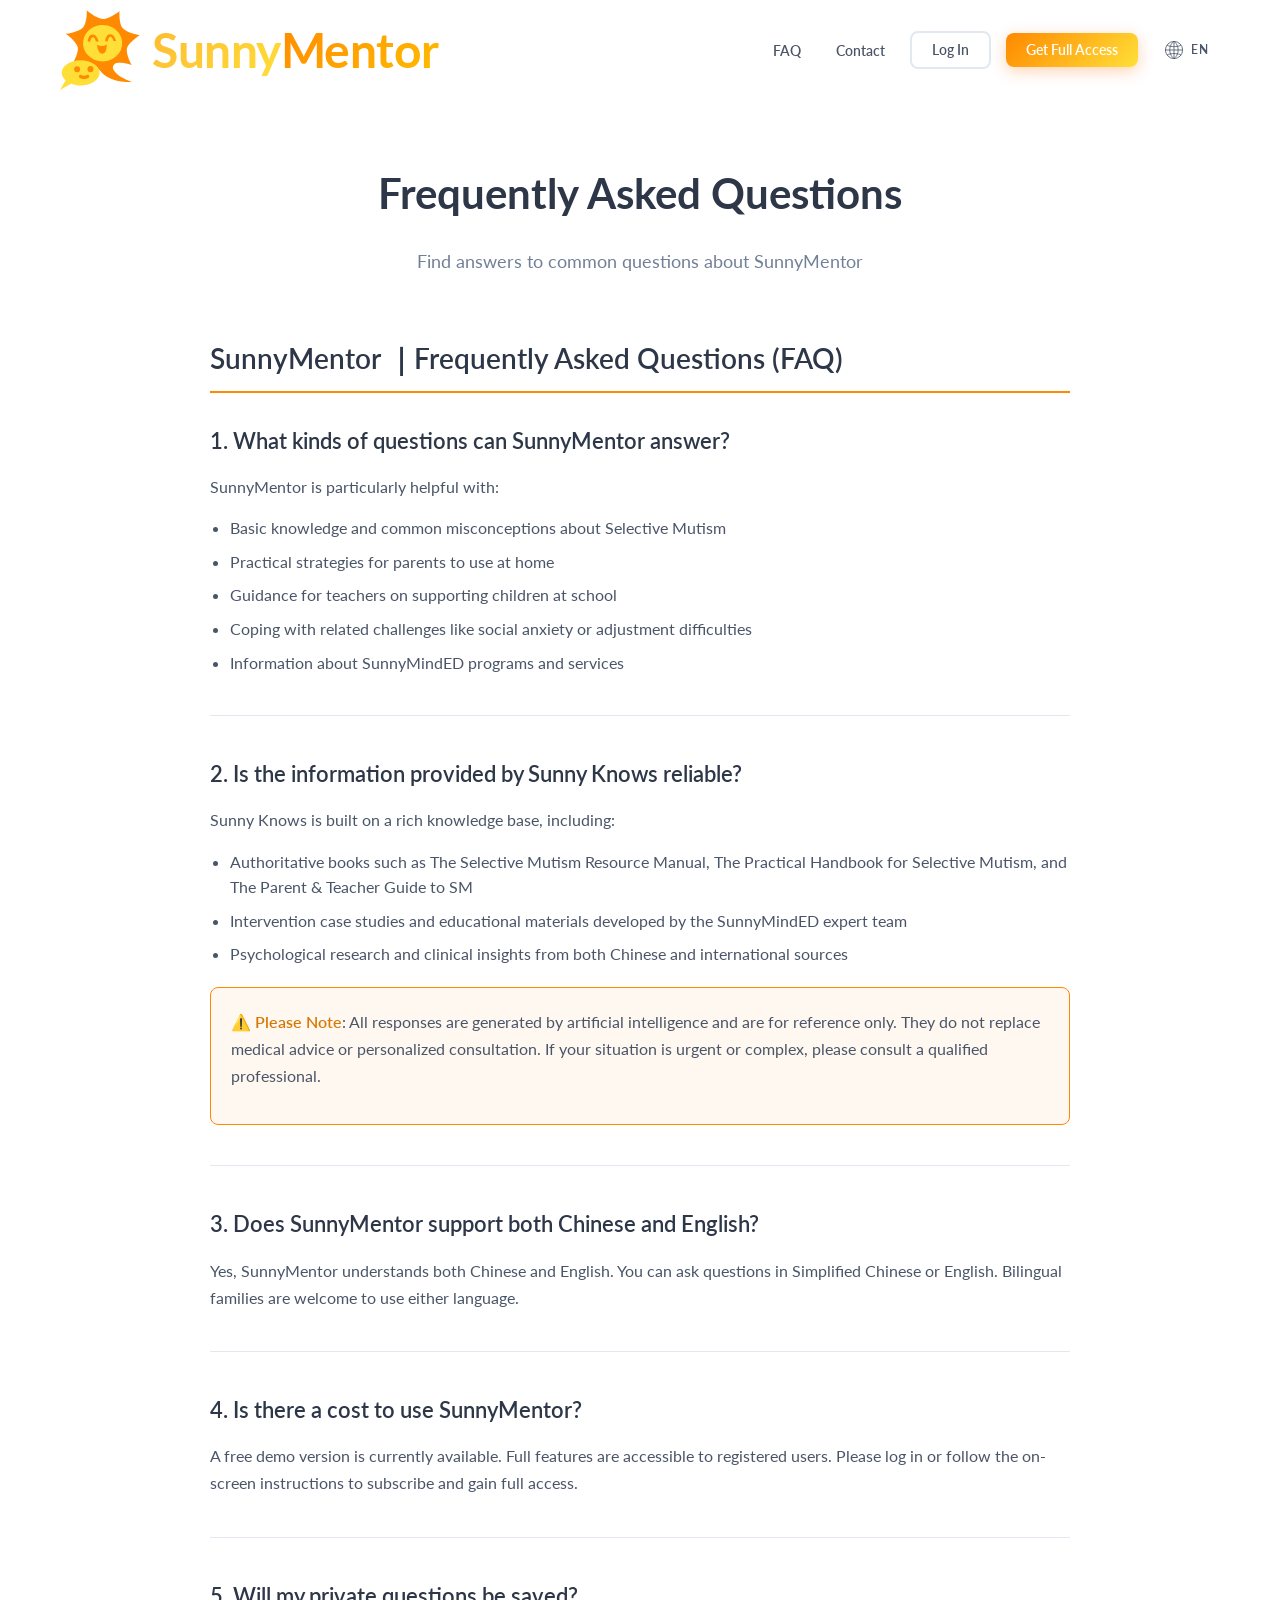
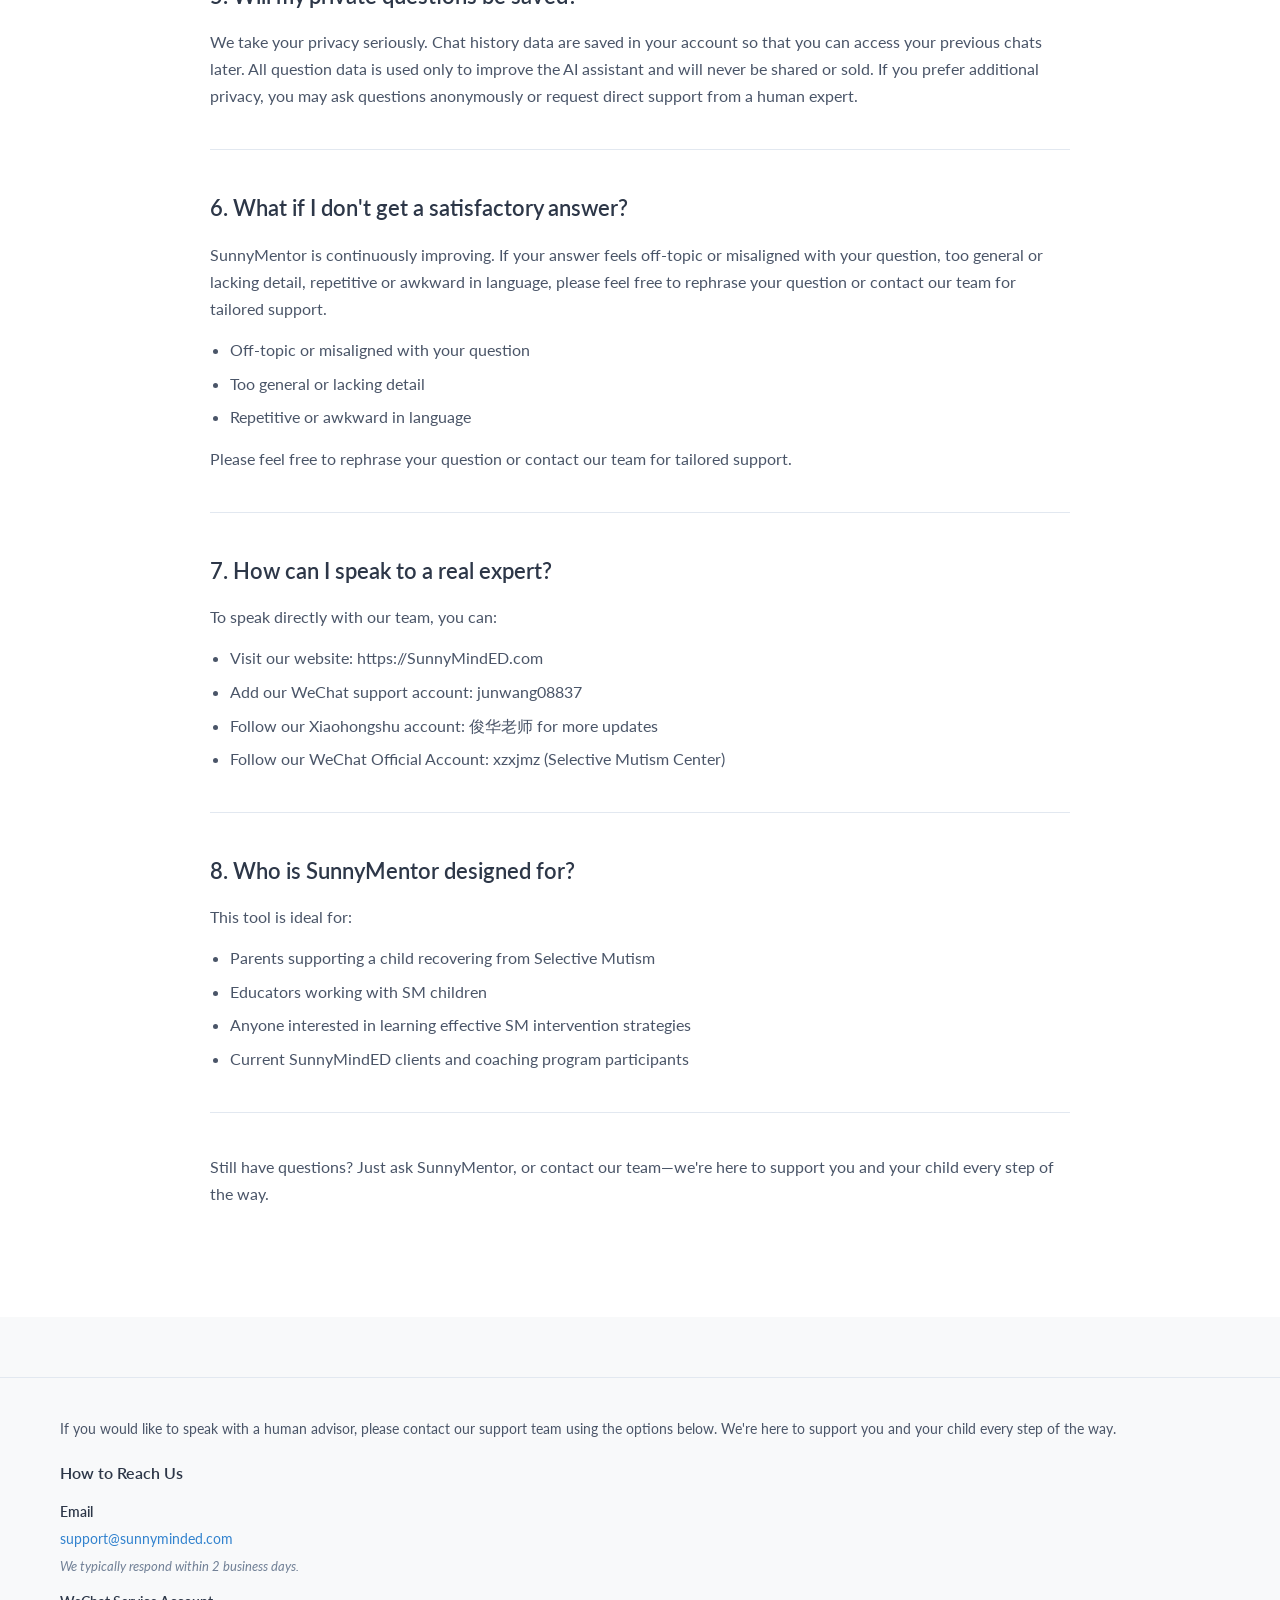
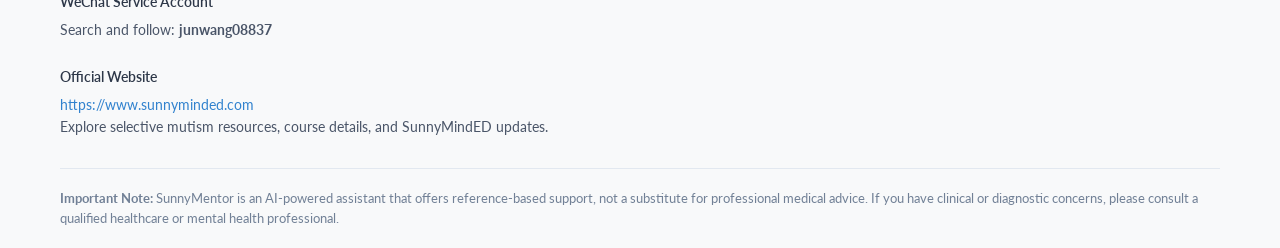
==== frontend/faq.html @ e3d8cdfe "updated landing page with new content, added faq page, added bottom bar with contact information and" ====
<!DOCTYPE html>
<html lang="en">
<head>
    <meta charset="UTF-8">
    <meta name="viewport" content="width=device-width, initial-scale=1.0">
    <title>FAQ - SunnyMentor</title>
    <link rel="icon" type="image/png" sizes="32x32" href="graphics/logo.png">
    <link rel="icon" type="image/png" sizes="16x16" href="graphics/logo.png">
    <link rel="shortcut icon" href="graphics/logo.png">
    <link href="https://fonts.googleapis.com/css2?family=Lato:ital,wght@0,100;0,300;0,400;0,700;0,900;1,100;1,300;1,400;1,700;1,900&display=swap" rel="stylesheet">
    <link rel="stylesheet" href="css/components.css">
    
    <style>
        :root {
            --main-font-family: 'Lato', -apple-system, BlinkMacSystemFont, sans-serif;
        }

        * {
            margin: 0;
            padding: 0;
            box-sizing: border-box;
        }

        body {
            font-family: var(--main-font-family);
            line-height: 1.6;
            color: #333;
            background: #f8f9fa;
            min-height: 100vh;
        }

        /* Navigation */
        .navbar {
            background: rgba(255, 255, 255, 90.0);
            backdrop-filter: blur(10px);
            border-bottom: 1px solid rgba(255, 255, 255, 0.2);
            padding: 10px 0;
            position: fixed;
            top: 0;
            width: 100%;
            z-index: 1000;
        }

        .nav-content {
            max-width: 1200px;
            margin: 0 auto;
            padding: 0 20px;
            display: flex;
            justify-content: space-between;
            align-items: center;
        }

        .logo {
            height: 80px;
        }

        .nav-menu {
            display: none;
        }

        .nav-auth {
            display: flex;
            gap: 15px;
            align-items: center;
        }

        .language-switcher {
            display: flex;
            align-items: center;
            gap: 8px;
            cursor: pointer;
            padding: 8px 12px;
            border-radius: 8px;
            transition: all 0.3s ease;
            color: #4a5568;
        }

        .language-switcher:hover {
            background: rgba(255, 137, 0, 0.1);
            color: #ff8900;
        }

        .globe-icon {
            width: 18px;
            height: 18px;
            fill: currentColor;
        }

        .language-code {
            font-size: 12px;
            font-weight: 600;
            letter-spacing: 0.5px;
        }

        .label {
            padding: 10px 10px;
            border: none;
            font-weight: 600;
            cursor: pointer;
            transition: all 0.3s ease;
            text-decoration: none;
            display: inline-block;
            text-align: center;
            font-size: 14px;
            background: transparent;
            color: #4a5568;
        }

        .label:hover {
            background: transparent;
            color: #ff8900;
        }

        .btn {
            padding: 10px 20px;
            border: none;
            border-radius: 8px;
            font-weight: 600;
            cursor: pointer;
            transition: all 0.3s ease;
            text-decoration: none;
            display: inline-block;
            text-align: center;
            font-size: 14px;
        }

        .btn-white {
            background: #ffffff;
            color: #4a5568;
            border: 2px solid #e2e8f0;
        }

        .btn-white:hover {
            background: #fff8f0;
            border-color: #ff8900;
            color: #ff8900;
        }

        .btn-primary {
            background: linear-gradient(135deg, #ff8900 0%, #ffdf38 100%);
            color: white;
            border: none;
            box-shadow: 0 4px 15px rgba(255, 105, 0, 0.3);
        }

        .btn-primary:hover {
            transform: translateY(-2px);
            box-shadow: 0 8px 25px rgba(255, 105, 0, 0.4);
        }

        /* Logo Container and Text Styling */
        .logo-container {
            display: flex;
            align-items: center;
            gap: 12px;
            transition: transform 0.3s ease;
        }

        .logo-text {
            font-size: 20px;
            font-weight: 700;
            letter-spacing: -0.5px;
            display: flex;
        }

        .logo-sunny {
            background: linear-gradient(135deg, #fdb932 0%, #ffdf38 100%);
            background-clip: text;
            -webkit-background-clip: text;
            -webkit-text-fill-color: transparent;
            text-fill-color: transparent;
        }

        .logo-mentor {
            background: linear-gradient(135deg, #ff8900 0%, #ffbf00 100%);
            background-clip: text;
            -webkit-background-clip: text;
            -webkit-text-fill-color: transparent;
            text-fill-color: transparent;
        }

        /* Hover animations for clickable logos */
        .clickable-logo:hover {
            transform: scale(1.05);
        }

        .clickable-logo:hover .logo-sunny {
            background: linear-gradient(135deg, #ff8900 0%, #ffdf38 50%, #ff8900 100%);
            background-size: 200% 100%;
            background-clip: text;
            -webkit-background-clip: text;
            -webkit-text-fill-color: transparent;
            text-fill-color: transparent;
            animation: gradient-flow 2s ease-in-out infinite;
        }

        .clickable-logo:hover .logo-mentor {
            background: linear-gradient(135deg, #ffdf38 0%, #ff8900 50%, #ffdf38 100%);
            background-size: 200% 100%;
            background-clip: text;
            -webkit-background-clip: text;
            -webkit-text-fill-color: transparent;
            text-fill-color: transparent;
            animation: gradient-flow 2s ease-in-out infinite;
        }

        @keyframes gradient-flow {
            0% {
                background-position: 0% 50%;
            }
            50% {
                background-position: 100% 50%;
            }
            100% {
                background-position: 0% 50%;
            }
        }

        /* Main Content */
        .main-content {
            margin-top: 100px;
            background: white;
            min-height: calc(100vh - 100px);
        }

        .container {
            max-width: 900px;
            margin: 0 auto;
            padding: 60px 20px;
        }

        .faq-header {
            text-align: center;
            margin-bottom: 60px;
        }

        .faq-title {
            font-size: 42px;
            font-weight: 700;
            color: #2d3748;
            margin-bottom: 20px;
        }

        .faq-subtitle {
            font-size: 18px;
            color: #718096;
            max-width: 600px;
            margin: 0 auto;
        }

        .faq-content {
            text-align: left;
        }

        .faq-section {
            margin-bottom: 50px;
        }

        .faq-section h2 {
            font-size: 28px;
            font-weight: 600;
            color: #2d3748;
            margin-bottom: 20px;
            border-bottom: 2px solid #ff8900;
            padding-bottom: 10px;
        }

        .faq-section h3 {
            font-size: 22px;
            font-weight: 600;
            color: #2d3748;
            margin: 30px 0 15px 0;
        }

        .faq-section p {
            font-size: 16px;
            color: #4a5568;
            line-height: 1.7;
            margin-bottom: 15px;
        }

        .faq-section ul {
            margin: 15px 0;
            padding-left: 20px;
        }

        .faq-section li {
            font-size: 16px;
            color: #4a5568;
            line-height: 1.6;
            margin-bottom: 8px;
        }

        .faq-section strong {
            font-weight: 600;
            color: #2d3748;
        }

        .faq-section a {
            color: #ff8900;
            text-decoration: none;
        }

        .faq-section a:hover {
            text-decoration: underline;
        }

        .warning-box {
            background: #fff8f0;
            border: 1px solid #ff8900;
            border-radius: 8px;
            padding: 20px;
            margin: 20px 0;
        }

        .warning-box strong {
            color: #d97706;
        }

        .divider {
            border: none;
            border-top: 1px solid #e2e8f0;
            margin: 40px 0;
        }

        /* Responsive */
        @media (max-width: 768px) {
            .faq-title {
                font-size: 32px;
            }

            .faq-section h2 {
                font-size: 24px;
            }

            .faq-section h3 {
                font-size: 20px;
            }

            .container {
                padding: 40px 20px;
            }
        }
    </style>
</head>
<body>
    <!-- Navbar -->
    <nav class="navbar">
        <div class="nav-content">
            <div class="logo-container clickable-logo" onclick="window.location.href='index.html'" style="cursor: pointer;">
                <img src="graphics/logo.svg" alt="SunnyMentor" class="logo">
                <span class="logo-text" style="font-size: 48px;">
                    <span class="logo-sunny" data-en="Sunny" data-zh="晴心">Sunny</span><span class="logo-mentor" data-en="Mentor" data-zh="知道">Mentor</span>
                </span>
            </div>
            <div class="nav-menu">
                <a href="index.html#about" data-en="About" data-zh="关于">About</a>
                <a href="#demo" data-en="Demo" data-zh="演示">Demo</a>
                <a href="#pricing" data-en="Pricing" data-zh="价格">Pricing</a>
                <a href="#support" data-en="Support" data-zh="支持">Support</a>
            </div>
            <div class="nav-auth">
                <button class="label" data-en="FAQ" data-zh="常见问题">FAQ</button>
                <button class="label" data-en="Contact" data-zh="联系我们">Contact</button>
                <button class="btn btn-white" onclick="window.location.href='login.html'" data-en="Log In" data-zh="登录">Log In</button>
                <button class="btn btn-primary" onclick="window.location.href='signup.html'" data-en="Get Full Access" data-zh="获取完整功能">Get Full Access</button>
                <div class="language-switcher" onclick="toggleLanguage()" title="Switch Language" data-title-en="Switch Language" data-title-zh="切换语言">
                    <img src="graphics/language-switcher.svg" alt="Language Switcher" class="globe-icon" />
                    <span class="language-code">EN</span>
                </div>
            </div>
        </div>
    </nav>

    <!-- Main Content -->
    <div class="main-content">
        <div class="container">
            <div class="faq-header">
                <h1 class="faq-title" data-en="Frequently Asked Questions" data-zh="常见问题">Frequently Asked Questions</h1>
                <p class="faq-subtitle" data-en="Find answers to common questions about SunnyMentor" data-zh="了解关于晴心知道的常见问题">Find answers to common questions about SunnyMentor</p>
            </div>

            <div class="faq-content">
                <!-- English Content -->
                <div class="faq-section" data-lang="en">
                    <h2 data-en="SunnyMentor ｜Frequently Asked Questions (FAQ)" data-zh="SunnyMentor ｜常见问题">SunnyMentor ｜Frequently Asked Questions (FAQ)</h2>

                    <h3 data-en="1. What kinds of questions can SunnyMentor answer?" data-zh="1. 晴心知道可以回答哪些问题？">1. What kinds of questions can SunnyMentor answer?</h3>
                    <p data-en="SunnyMentor is particularly helpful with:" data-zh="「晴心知道」擅长回答以下类型的问题：">SunnyMentor is particularly helpful with:</p>
                    <ul>
                        <li data-en="Basic knowledge and common misconceptions about Selective Mutism" data-zh="选择性缄默症的基本知识与常见误区">Basic knowledge and common misconceptions about Selective Mutism</li>
                        <li data-en="Practical strategies for parents to use at home" data-zh="家长在日常生活中的干预策略">Practical strategies for parents to use at home</li>
                        <li data-en="Guidance for teachers on supporting children at school" data-zh="教师在学校中如何支持孩子">Guidance for teachers on supporting children at school</li>
                        <li data-en="Coping with related challenges like social anxiety or adjustment difficulties" data-zh="社交焦虑、适应困难等相关心理问题的应对">Coping with related challenges like social anxiety or adjustment difficulties</li>
                        <li data-en="Information about SunnyMindED programs and services" data-zh="晴心课程与服务的基本信息">Information about SunnyMindED programs and services</li>
                    </ul>

                    <hr class="divider">

                    <h3 data-en="2. Is the information provided by Sunny Knows reliable?" data-zh="2. 晴心知道的内容可靠吗？">2. Is the information provided by Sunny Knows reliable?</h3>
                    <p data-en="Sunny Knows is built on a rich knowledge base, including:" data-zh="我们使用了权威资料来训练「晴心知道」的知识库，包括：">Sunny Knows is built on a rich knowledge base, including:</p>
                    <ul>
                        <li data-en="Authoritative books such as The Selective Mutism Resource Manual, The Practical Handbook for Selective Mutism, and The Parent & Teacher Guide to SM" data-zh="《选择性缄默症资源手册》《选择性缄默症实操手册》《选择性缄默症家长和教师手册》等专业著作">Authoritative books such as <em>The Selective Mutism Resource Manual</em>, <em>The Practical Handbook for Selective Mutism</em>, and <em>The Parent & Teacher Guide to SM</em></li>
                        <li data-en="Intervention case studies and educational materials developed by the SunnyMindED expert team" data-zh="晴心专家团队多年累积的干预案例和文章">Intervention case studies and educational materials developed by the SunnyMindED expert team</li>
                        <li data-en="Psychological research and clinical insights from both Chinese and international sources" data-zh="来自国内外的心理学研究与临床经验">Psychological research and clinical insights from both Chinese and international sources</li>
                    </ul>
                    <div class="warning-box">
                        <p><strong data-en="⚠️ Please Note" data-zh="⚠️ 请注意">⚠️ Please Note</strong>: <span data-en="All responses are generated by artificial intelligence and are for reference only. They do not replace medical advice or personalized consultation. If your situation is urgent or complex, please consult a qualified professional." data-zh="「晴心知道」的回答由人工智能生成，仅供参考，不能替代医疗诊断或个别化咨询建议。如遇紧急情况，请联系专业人员。">All responses are generated by artificial intelligence and are <strong>for reference only</strong>. They <strong>do not replace medical advice or personalized consultation</strong>. If your situation is urgent or complex, please consult a qualified professional.</span></p>
                    </div>

                    <hr class="divider">

                    <h3 data-en="3. Does SunnyMentor support both Chinese and English?" data-zh="3. 晴心知道能理解中文吗？支持英文吗？">3. Does SunnyMentor support both Chinese and English?</h3>
                    <p data-en="Yes, SunnyMentor understands both Chinese and English. You can ask questions in Simplified Chinese or English. Bilingual families are welcome to use either language." data-zh="是的，「晴心知道」支持中文和英文。中文用户可以直接用简体中文提问；对于双语家庭，英文问题也可以被准确理解并回答。">Yes, <strong>SunnyMentor understands both Chinese and English</strong>.<br>You can ask questions in Simplified Chinese or English. Bilingual families are welcome to use either language.</p>

                    <hr class="divider">

                    <h3 data-en="4. Is there a cost to use SunnyMentor?" data-zh="4. 使用「晴心知道」是否收费？">4. Is there a cost to use SunnyMentor?</h3>
                    <p data-en="A free demo version is currently available. Full features are accessible to registered users. Please log in or follow the on-screen instructions to subscribe and gain full access." data-zh="目前，「晴心知道」提供部分免费的演示功能。完整版本面向注册用户开放，如需使用，请登录账号或根据页面提示订阅服务。">A free demo version is currently available.<br>Full features are accessible to registered users. Please log in or follow the on-screen instructions to subscribe and gain full access.</p>

                    <hr class="divider">

                    <h3 data-en="5. Will my private questions be saved?" data-zh="5. 我的问题很私密，数据会被保存吗？">5. Will my private questions be saved?</h3>
                    <p data-en="We take your privacy seriously. Chat history data are saved in your account so that you can access your previous chats later. All question data is used only to improve the AI assistant and will never be shared or sold. If you prefer additional privacy, you may ask questions anonymously or request direct support from a human expert." data-zh="我们非常重视用户隐私。所有提问内容仅用于提升 AI 的服务质量，不会泄露、贩卖或用于其他用途。如您对隐私有更高要求，也可以选择匿名提问，或通过人工咨询获得支持。">We take your privacy seriously.<br>Chat history data are saved in your account so that you can access your previous chats later. All question data is used only to improve the AI assistant and <strong>will never be shared or sold</strong>.<br>If you prefer additional privacy, you may ask questions anonymously or request direct support from a human expert.</p>

                    <hr class="divider">

                    <h3 data-en="6. What if I don't get a satisfactory answer?" data-zh="6. 提问没有得到满意答案怎么办？">6. What if I don't get a satisfactory answer?</h3>
                    <p data-en="SunnyMentor is continuously improving. If your answer feels off-topic or misaligned with your question, too general or lacking detail, repetitive or awkward in language, please feel free to rephrase your question or contact our team for tailored support." data-zh="AI助手仍在不断优化中，如果出现以下情况请不要气馁：回答内容偏离了问题，缺乏细节或不够准确，出现逻辑重复或语言不够自然。您可以尝试重新表述问题，或直接联系我们的专家团队获得个别化帮助。">SunnyMentor is continuously improving. If your answer feels:</p>
                    <ul>
                        <li data-en="Off-topic or misaligned with your question" data-zh="回答内容偏离了问题">Off-topic or misaligned with your question</li>
                        <li data-en="Too general or lacking detail" data-zh="缺乏细节或不够准确">Too general or lacking detail</li>
                        <li data-en="Repetitive or awkward in language" data-zh="出现逻辑重复或语言不够自然">Repetitive or awkward in language</li>
                    </ul>
                    <p data-en="Please feel free to rephrase your question or contact our team for tailored support." data-zh="您可以尝试重新表述问题，或直接联系我们的专家团队获得个别化帮助。">Please feel free to rephrase your question or contact our team for tailored support.</p>

                    <hr class="divider">

                    <h3 data-en="7. How can I speak to a real expert?" data-zh="7. 如何联系真人专家？">7. How can I speak to a real expert?</h3>
                    <p data-en="To speak directly with our team, you can:" data-zh="如您希望与我们的专家一对一交流，可通过以下方式联系：">To speak directly with our team, you can:</p>
                    <ul>
                        <li data-en="Visit our website: https://SunnyMindED.com" data-zh="访问官网：https://SunnyMindED.com">Visit our website: <a href="https://SunnyMindED.com" target="_blank">https://SunnyMindED.com</a></li>
                        <li data-en="Add our WeChat support account: junwang08837" data-zh="添加客服微信：junwang08837">Add our WeChat support account: <strong>junwang08837</strong></li>
                        <li data-en="Follow our Xiaohongshu account: 俊华老师 for more updates" data-zh="关注小红书「俊华老师」账号获取更多信息">Follow our Xiaohongshu account: <strong>俊华老师</strong> for more updates</li>
                        <li data-en="Follow our WeChat Official Account: xzxjmz (Selective Mutism Center)" data-zh="关注微信公众号 xzxjmz 「选择性缄默症中心」获取更多信息">Follow our WeChat Official Account: <strong>xzxjmz</strong> (Selective Mutism Center)</li>
                    </ul>

                    <hr class="divider">

                    <h3 data-en="8. Who is SunnyMentor designed for?" data-zh="8. 晴心知道适合哪些用户？">8. Who is SunnyMentor designed for?</h3>
                    <p data-en="This tool is ideal for:" data-zh="特别适合：">This tool is ideal for:</p>
                    <ul>
                        <li data-en="Parents supporting a child recovering from Selective Mutism" data-zh="正在陪伴 SM 孩子康复的家长">Parents supporting a child recovering from Selective Mutism</li>
                        <li data-en="Educators working with SM children" data-zh="教育工作者">Educators working with SM children</li>
                        <li data-en="Anyone interested in learning effective SM intervention strategies" data-zh="有意了解 SM 干预方法的人士">Anyone interested in learning effective SM intervention strategies</li>
                        <li data-en="Current SunnyMindED clients and coaching program participants" data-zh="晴心咨询课程的现有学员和督导用户">Current SunnyMindED clients and coaching program participants</li>
                    </ul>

                    <hr class="divider">

                    <p data-en="Still have questions? Just ask SunnyMentor, or contact our team—we're here to support you and your child every step of the way." data-zh="如您还有其他问题，欢迎继续提问，或联系晴心团队，我们将竭诚为您服务。"><em data-en="Still have questions? Just ask SunnyMentor, or contact our team—we're here to support you and your child every step of the way." data-zh="如您还有其他问题，欢迎继续提问，或联系晴心团队，我们将竭诚为您服务。">Still have questions? Just ask SunnyMentor, or contact our team—we're here to support you and your child every step of the way.</em></p>
                </div>
            </div>
        </div>
    </div>
    
    <!-- Bottom Bar -->
    <div class="bottom-bar-container"></div>

    <!-- Configuration -->
    <script src="js/config.js"></script>
    
    <!-- Components -->
    <script src="js/components.js"></script>

    <script>
        // Language system
        let currentLanguage = 'EN';
        
        function toggleLanguage() {
            currentLanguage = currentLanguage === 'EN' ? 'ZH' : 'EN';
            updateLanguageDisplay();
            updateAllText();
        }
        
        function updateLanguageDisplay() {
            const languageCodes = document.querySelectorAll('.language-code');
            languageCodes.forEach(code => {
                code.textContent = currentLanguage;
            });
        }
        
        function updateAllText() {
            const elementsWithLanguage = document.querySelectorAll('[data-en][data-zh]');
            elementsWithLanguage.forEach(element => {
                if (currentLanguage === 'EN') {
                    element.textContent = element.getAttribute('data-en');
                } else {
                    element.textContent = element.getAttribute('data-zh');
                }
            });
        }
        
        function initializeLanguage() {
            updateLanguageDisplay();
            updateAllText();
        }
        
        // Initialize when page loads
        document.addEventListener('DOMContentLoaded', function() {
            initializeLanguage();
            initializeBottomBar();
        });
        
        // Bottom bar generation function
        function generateBottomBar() {
            return `
                <footer class="bottom-bar">
                    <div class="bottom-bar-content">
                        <div class="support-section">
                            <p class="support-intro">
                                If you would like to speak with a human advisor, please contact our support team using the options below. We're here to support you and your child every step of the way.
                            </p>
                            
                            <div class="contact-info">
                                <h4>How to Reach Us</h4>
                                
                                <div class="contact-method">
                                    <h5>Email</h5>
                                    <p><a href="mailto:support@sunnyminded.com">support@sunnyminded.com</a></p>
                                    <p class="response-time">We typically respond within 2 business days.</p>
                                </div>
                                
                                <div class="contact-method">
                                    <h5>WeChat Service Account</h5>
                                    <p>Search and follow: <strong>junwang08837</strong></p>
                                </div>
                            </div>
                            
                            <div class="website-info">
                                <h5>Official Website</h5>
                                <p><a href="https://www.sunnyminded.com" target="_blank" rel="noopener noreferrer">https://www.sunnyminded.com</a></p>
                                <p>Explore selective mutism resources, course details, and SunnyMindED updates.</p>
                            </div>
                        </div>
                        
                        <div class="disclaimer">
                            <p><strong>Important Note:</strong> SunnyMentor is an AI-powered assistant that offers reference-based support, not a substitute for professional medical advice. If you have clinical or diagnostic concerns, please consult a qualified healthcare or mental health professional.</p>
                        </div>
                    </div>
                </footer>`;
        }
        
        // Function to initialize bottom bar
        function initializeBottomBar() {
            const bottomBarContainer = document.querySelector('.bottom-bar-container');
            if (bottomBarContainer) {
                bottomBarContainer.innerHTML = generateBottomBar();
            }
        }
    </script>
</body>
</html>
---- frontend/css/components.css ----
/**
 * Shared component styles for SunnyMentor
 */

:root {
    --main-font-family: 'Lato', -apple-system, BlinkMacSystemFont, sans-serif;
}

/* Base styles */
* {
    margin: 0;
    padding: 0;
    box-sizing: border-box;
}

body {
    font-family: var(--main-font-family);
    line-height: 1.6;
    color: #333;
    background: #f8f9fa;
    min-height: 100vh;
}

/* Navigation */
.navbar {
    background: rgba(255, 255, 255, 90.0);
    backdrop-filter: blur(10px);
    border-bottom: 1px solid rgba(255, 255, 255, 0.2);
    padding: 10px 0;
    position: fixed;
    top: 0;
    width: 100%;
    z-index: 1000;
}

.nav-content {
    max-width: 1200px;
    margin: 0 auto;
    padding: 0 20px;
    display: flex;
    justify-content: space-between;
    align-items: center;
}

.nav-left {
    display: flex;
    align-items: center;
    gap: 15px;
}

.railway-setup-btn {
    display: flex;
    align-items: center;
    gap: 6px;
    padding: 8px 12px;
    font-size: 14px;
    background: rgba(255, 255, 255, 0.8);
    border: 1px solid rgba(0, 0, 0, 0.1);
    transition: all 0.3s ease;
}

.railway-setup-btn:hover {
    background: rgba(255, 255, 255, 0.95);
    border-color: rgba(0, 0, 0, 0.2);
    transform: translateY(-1px);
}

.railway-setup-btn svg {
    flex-shrink: 0;
}

.logo {
    height: 80px;
}

.nav-menu {
    display: none;
}

.nav-auth {
    display: flex;
    gap: 15px;
    align-items: center;
}

.language-switcher {
    display: flex;
    align-items: center;
    gap: 8px;
    cursor: pointer;
    padding: 8px 12px;
    border-radius: 8px;
    transition: all 0.3s ease;
    color: #4a5568;
}

.language-switcher:hover {
    background: #eef0f1;
}

.globe-icon {
    width: 18px;
    height: 18px;
    fill: currentColor;
}

.language-code {
    font-size: 12px;
    font-weight: 600;
    letter-spacing: 0.5px;
}

/* Logo Container and Text Styling */
.logo-container {
    display: flex;
    align-items: center;
    gap: 12px;
    transition: transform 0.3s ease;
}

.logo-text {
    font-size: 20px;
    font-weight: 700;
    letter-spacing: -0.5px;
    display: flex;
}

.logo-sunny {
    background: linear-gradient(135deg, #fdb932 0%, #ffdf38 100%);
    background-clip: text;
    -webkit-background-clip: text;
    color: transparent;
    -webkit-text-fill-color: transparent;
}

.logo-mentor {
    background: linear-gradient(135deg, #ff8900 0%, #ffbf00 100%);
    background-clip: text;
    -webkit-background-clip: text;
    color: transparent;
    -webkit-text-fill-color: transparent;
}

.clickable-logo:hover {
    transform: scale(1.05);
}

.clickable-logo:hover .logo-sunny {
    background: linear-gradient(135deg, #ff8900 0%, #ffdf38 50%, #ff8900 100%);
    background-size: 200% 100%;
    background-clip: text;
    -webkit-background-clip: text;
    color: transparent;
    -webkit-text-fill-color: transparent;
    animation: gradient-flow 2s ease-in-out infinite;
}

.clickable-logo:hover .logo-mentor {
    background: linear-gradient(135deg, #ffdf38 0%, #ff8900 50%, #ffdf38 100%);
    background-size: 200% 100%;
    background-clip: text;
    -webkit-background-clip: text;
    color: transparent;
    -webkit-text-fill-color: transparent;
    animation: gradient-flow 2s ease-in-out infinite;
}

@keyframes gradient-flow {
    0%, 100% {
        background-position: 0% 50%;
    }
    50% {
        background-position: 100% 50%;
    }
}

/* Specific sizing adjustments for different contexts */
.navbar .logo-text {
    font-size: 18px;
}

/* Buttons */
.btn {
    display: inline-flex;
    align-items: center;
    justify-content: center;
    padding: 12px 24px;
    border: none;
    border-radius: 50px;
    font-family: var(--main-font-family);
    font-weight: 600;
    font-size: 16px;
    text-decoration: none;
    cursor: pointer;
    transition: all 0.3s ease;
    line-height: 1;
    gap: 8px;
}

.btn-primary {
    background: linear-gradient(135deg, #ff8900 0%, #ffdf38 100%);
    color: white;
    box-shadow: 0 4px 15px rgba(255, 137, 0, 0.3);
}

.btn-primary:hover {
    transform: translateY(-2px);
    box-shadow: 0 6px 20px rgba(255, 137, 0, 0.4);
}

.btn-secondary {
    background: white;
    color: #4a5568;
    border: 2px solid #e2e8f0;
}

.btn-secondary:hover {
    background: #f8f9fa;
    border-color: #cbd5e0;
}

.btn-white {
    background: rgba(255, 255, 255, 0.9);
    color: #4a5568;
    border: 2px solid rgba(255, 255, 255, 0.3);
}

.btn-white:hover {
    background: white;
    border-color: rgba(255, 255, 255, 0.6);
}

.label {
    background: none;
    border: none;
    color: #4a5568;
    cursor: pointer;
    font-family: var(--main-font-family);
    font-weight: 600;
    font-size: 16px;
    padding: 8px 12px;
    transition: color 0.3s ease;
}

.label:hover {
    color: #2d3748;
}

/* Bottom Bar */
.bottom-bar {
    background: #f8f9fa;
    border-top: 1px solid #e2e8f0;
    padding: 40px 0 20px;
    margin-top: 60px;
    font-size: 14px;
    color: #4a5568;
    position: relative;
    z-index: 10;
    width: 100%;
    display: block;
    min-height: 200px;
}

.bottom-bar-content {
    max-width: 1200px;
    margin: 0 auto;
    padding: 0 20px;
}

.support-section {
    margin-bottom: 30px;
}

.support-intro {
    margin-bottom: 20px;
    line-height: 1.6;
}

.contact-info {
    margin-bottom: 25px;
}

.contact-info h4 {
    font-size: 16px;
    font-weight: 600;
    margin-bottom: 15px;
    color: #2d3748;
}

.contact-method {
    margin-bottom: 15px;
}

.contact-method h5 {
    font-size: 14px;
    font-weight: 600;
    margin-bottom: 5px;
    color: #2d3748;
}

.contact-method p {
    margin-bottom: 5px;
}

.contact-method a {
    color: #3182ce;
    text-decoration: none;
}

.contact-method a:hover {
    text-decoration: underline;
}

.response-time {
    font-size: 13px;
    color: #718096;
    font-style: italic;
}

.website-info {
    margin-bottom: 25px;
}

.website-info h5 {
    font-size: 14px;
    font-weight: 600;
    margin-bottom: 5px;
    color: #2d3748;
}

.website-info a {
    color: #3182ce;
    text-decoration: none;
}

.website-info a:hover {
    text-decoration: underline;
}

.disclaimer {
    border-top: 1px solid #e2e8f0;
    padding-top: 20px;
}

.disclaimer p {
    font-size: 13px;
    line-height: 1.5;
    color: #718096;
}

/* Responsive Design */
@media (max-width: 768px) {
    .nav-content {
        padding: 0 15px;
    }
    
    .nav-auth {
        gap: 10px;
    }
    
    .btn {
        padding: 10px 16px;
        font-size: 14px;
    }
    
    .label {
        display: none;
    }

    .navbar .logo-text {
        font-size: 16px;
    }
    
    .bottom-bar {
        padding: 30px 0 15px;
        margin-top: 40px;
    }
    
    .bottom-bar-content {
        padding: 0 15px;
    }
    
    .support-section {
        margin-bottom: 25px;
    }
    
    .contact-info {
        margin-bottom: 20px;
    }
}
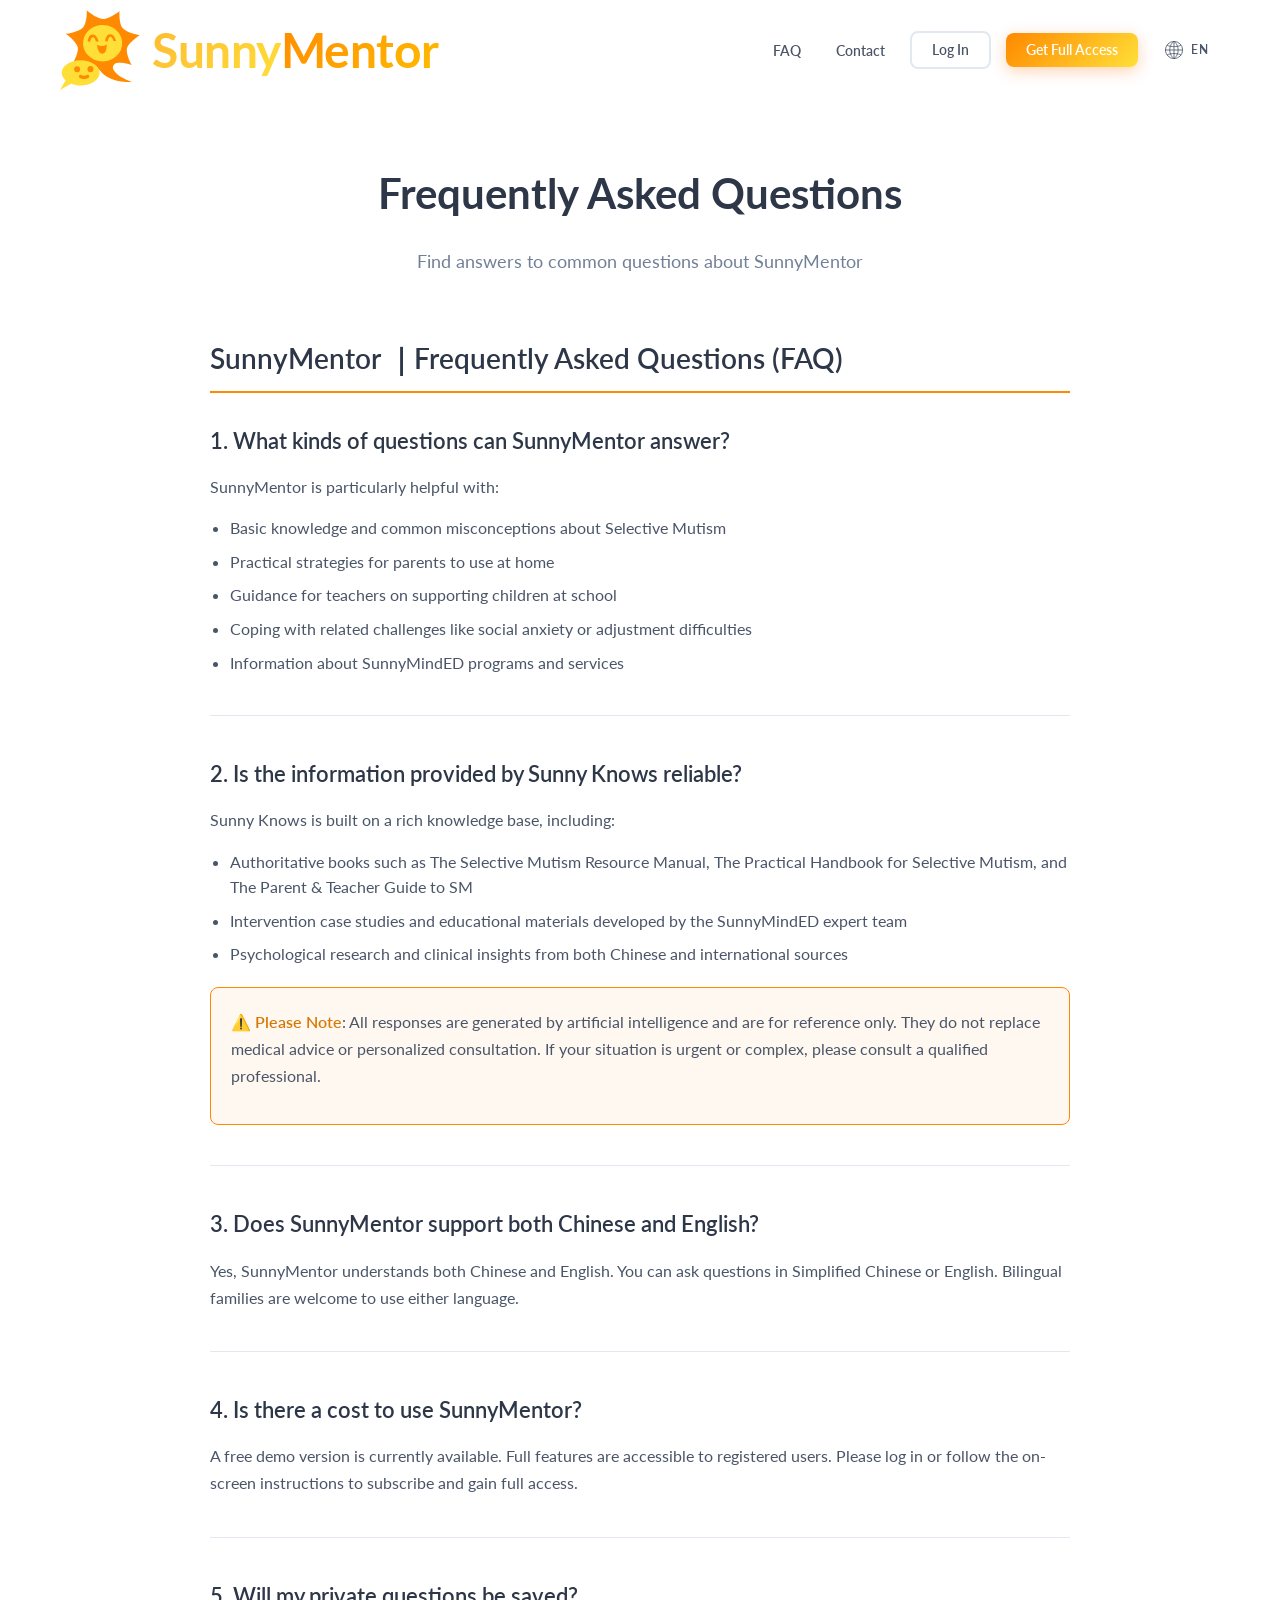
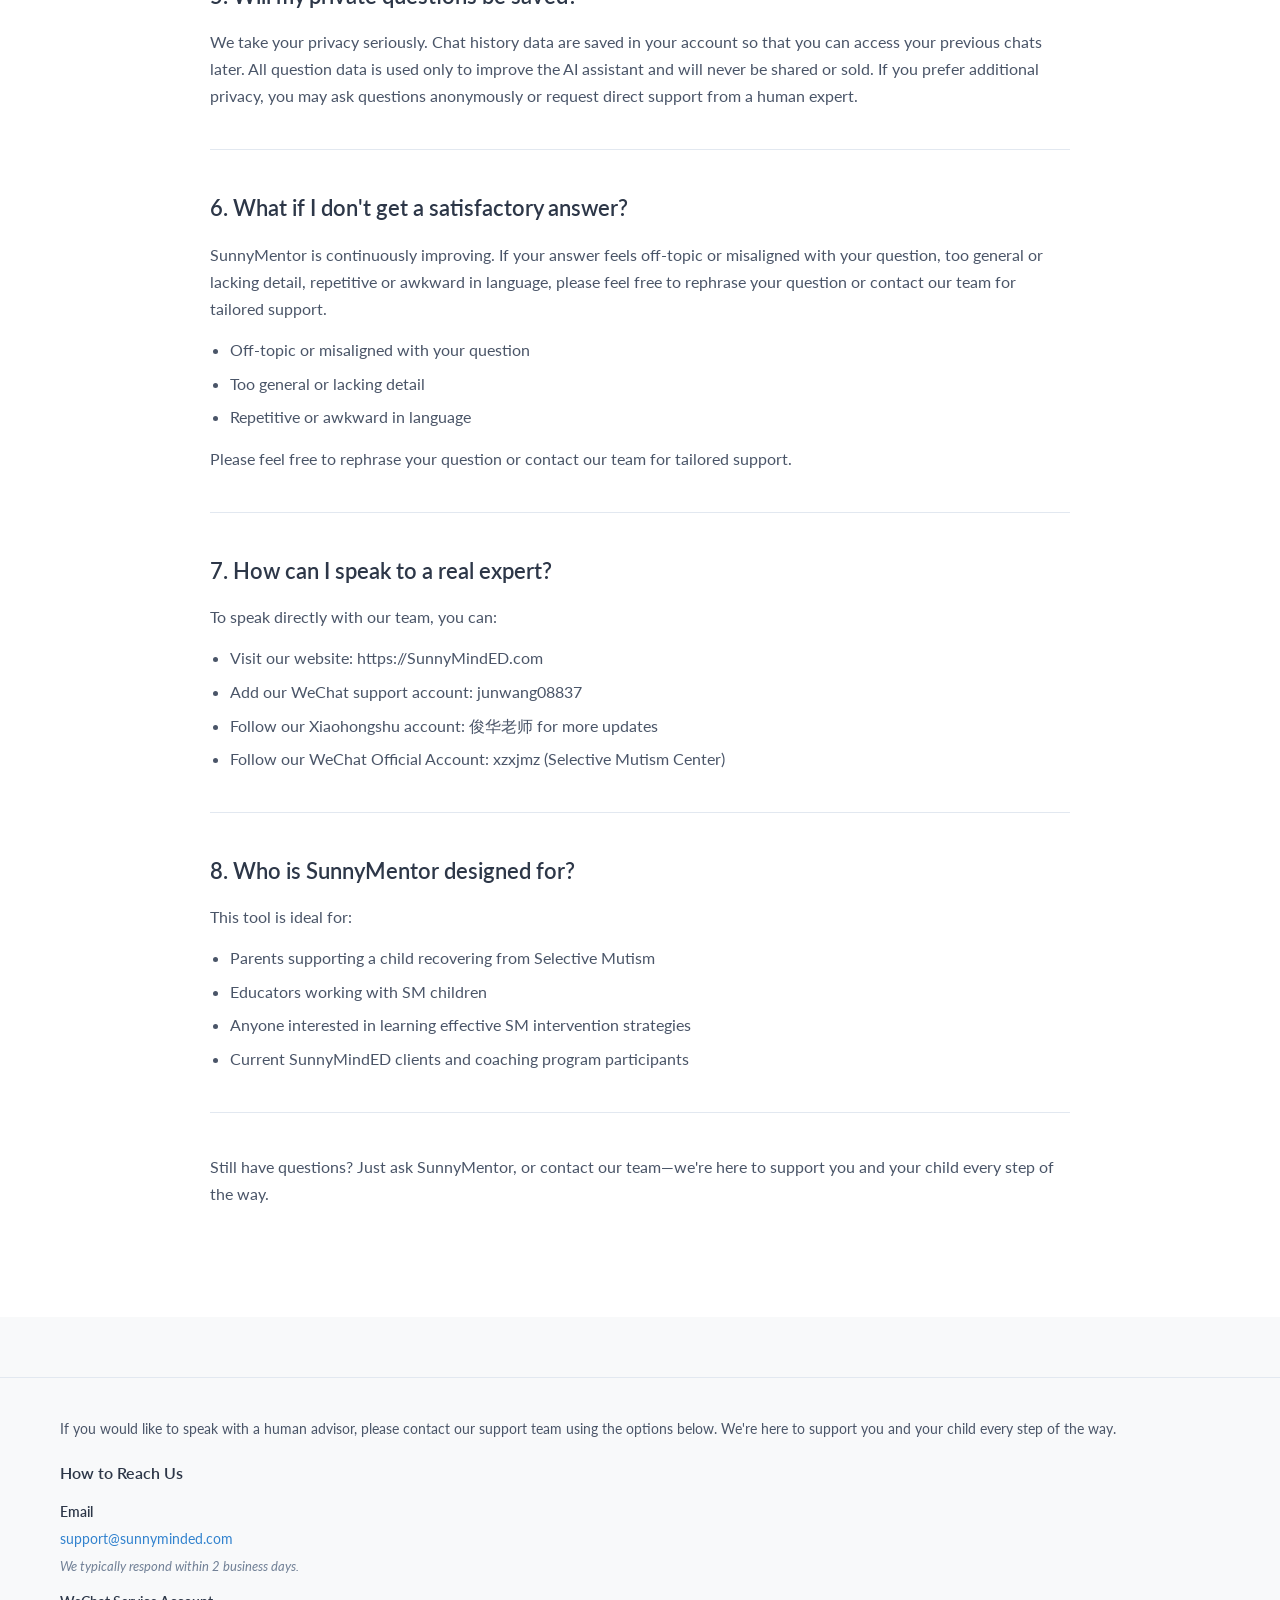
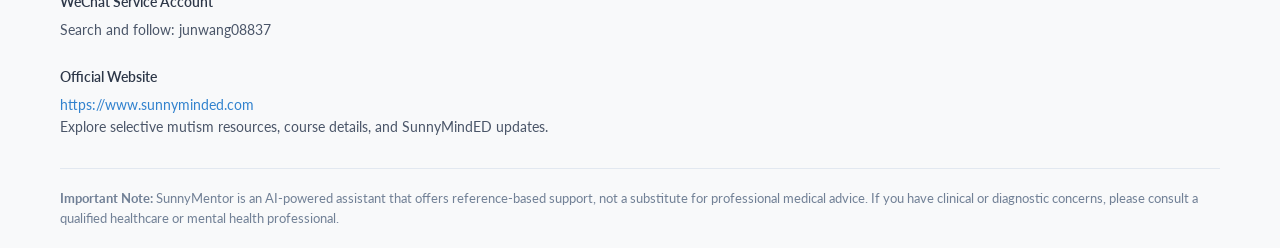
==== commit a8a20d46: "honestly idfk what this update did i lost track" ====
--- a/frontend/faq.html
+++ b/frontend/faq.html
@@ -518,34 +518,34 @@
                 <footer class="bottom-bar">
                     <div class="bottom-bar-content">
                         <div class="support-section">
-                            <p class="support-intro">
+                            <p class="support-intro" data-en="If you would like to speak with a human advisor, please contact our support team using the options below. We're here to support you and your child every step of the way." data-zh="如果您希望与人工顾问交流，请使用以下联系方式联系我们的支持团队。我们随时准备在您和孩子的每一步旅程中提供支持。">
                                 If you would like to speak with a human advisor, please contact our support team using the options below. We're here to support you and your child every step of the way.
                             </p>
                             
                             <div class="contact-info">
-                                <h4>How to Reach Us</h4>
+                                <h4 data-en="How to Reach Us" data-zh="联系方式">How to Reach Us</h4>
                                 
                                 <div class="contact-method">
-                                    <h5>Email</h5>
+                                    <h5 data-en="Email" data-zh="电子邮件">Email</h5>
                                     <p><a href="mailto:support@sunnyminded.com">support@sunnyminded.com</a></p>
-                                    <p class="response-time">We typically respond within 2 business days.</p>
+                                    <p class="response-time" data-en="We typically respond within 2 business days." data-zh="我们将在 2 个工作日内回复您的邮件。">We typically respond within 2 business days.</p>
                                 </div>
                                 
                                 <div class="contact-method">
-                                    <h5>WeChat Service Account</h5>
-                                    <p>Search and follow: <strong>junwang08837</strong></p>
+                                    <h5 data-en="WeChat Service Account" data-zh="微信服务号">WeChat Service Account</h5>
+                                    <p data-en="Search and follow: junwang08837" data-zh="搜索并关注： junwang08837">Search and follow: junwang08837</p>
                                 </div>
                             </div>
                             
                             <div class="website-info">
-                                <h5>Official Website</h5>
+                                <h5 data-en="Official Website" data-zh="官方网站">Official Website</h5>
                                 <p><a href="https://www.sunnyminded.com" target="_blank" rel="noopener noreferrer">https://www.sunnyminded.com</a></p>
-                                <p>Explore selective mutism resources, course details, and SunnyMindED updates.</p>
+                                <p data-en="Explore selective mutism resources, course details, and SunnyMindED updates." data-zh="了解更多选择性缄默症干预资源、课程信息与晴心动态。">Explore selective mutism resources, course details, and SunnyMindED updates.</p>
                             </div>
                         </div>
                         
                         <div class="disclaimer">
-                            <p><strong>Important Note:</strong> SunnyMentor is an AI-powered assistant that offers reference-based support, not a substitute for professional medical advice. If you have clinical or diagnostic concerns, please consult a qualified healthcare or mental health professional.</p>
+                            <p data-en="<strong>Important Note:</strong> SunnyMentor is an AI-powered assistant that offers reference-based support, not a substitute for professional medical advice. If you have clinical or diagnostic concerns, please consult a qualified healthcare or mental health professional." data-zh="重要提示：晴心知道是由晴心咨询开发的 AI 智能问答助手，旨在提供参考性的支持与指导。其回答内容不能替代专业医疗建议。如您有医疗或诊断方面的疑问，请及时咨询具备资质的心理或医疗专业人士。"><strong>Important Note:</strong> SunnyMentor is an AI-powered assistant that offers reference-based support, not a substitute for professional medical advice. If you have clinical or diagnostic concerns, please consult a qualified healthcare or mental health professional.</p>
                         </div>
                     </div>
                 </footer>`;
--- a/frontend/css/components.css
+++ b/frontend/css/components.css
@@ -349,13 +349,56 @@
 }
 
 /* Responsive Design */
+@media (max-width: 1024px) {
+    .nav-content {
+        flex-direction: column;
+        gap: 15px;
+        padding: 15px 20px;
+    }
+    
+    .nav-left {
+        order: 1;
+        width: 100%;
+        justify-content: center;
+    }
+    
+    .logo-container {
+        order: 2;
+        justify-content: center;
+    }
+    
+    .nav-auth {
+        order: 3;
+        width: 100%;
+        justify-content: center;
+        flex-wrap: wrap;
+        gap: 10px;
+    }
+    
+    .navbar .logo-text {
+        font-size: 18px;
+    }
+    
+    /* Adjust navbar height for stacked layout */
+    .navbar {
+        padding: 15px 0;
+    }
+    
+    /* Adjust main content margin for taller navbar */
+    .landing-main,
+    .login-page {
+        margin-top: 140px;
+    }
+}
+
 @media (max-width: 768px) {
     .nav-content {
         padding: 0 15px;
+        gap: 12px;
     }
     
     .nav-auth {
-        gap: 10px;
+        gap: 8px;
     }
     
     .btn {
@@ -371,6 +414,12 @@
         font-size: 16px;
     }
     
+    /* Adjust main content margin for mobile */
+    .landing-main,
+    .login-page {
+        margin-top: 120px;
+    }
+    
     .bottom-bar {
         padding: 30px 0 15px;
         margin-top: 40px;
@@ -387,4 +436,35 @@
     .contact-info {
         margin-bottom: 20px;
     }
+}
+
+/* Extra small screens */
+@media (max-width: 480px) {
+    .nav-content {
+        padding: 0 10px;
+        gap: 10px;
+    }
+    
+    .nav-auth {
+        gap: 6px;
+    }
+    
+    .btn {
+        padding: 8px 12px;
+        font-size: 13px;
+    }
+    
+    .navbar .logo-text {
+        font-size: 14px;
+    }
+    
+    .logo {
+        height: 60px;
+    }
+    
+    /* Adjust main content margin for very small screens */
+    .landing-main,
+    .login-page {
+        margin-top: 110px;
+    }
 }
